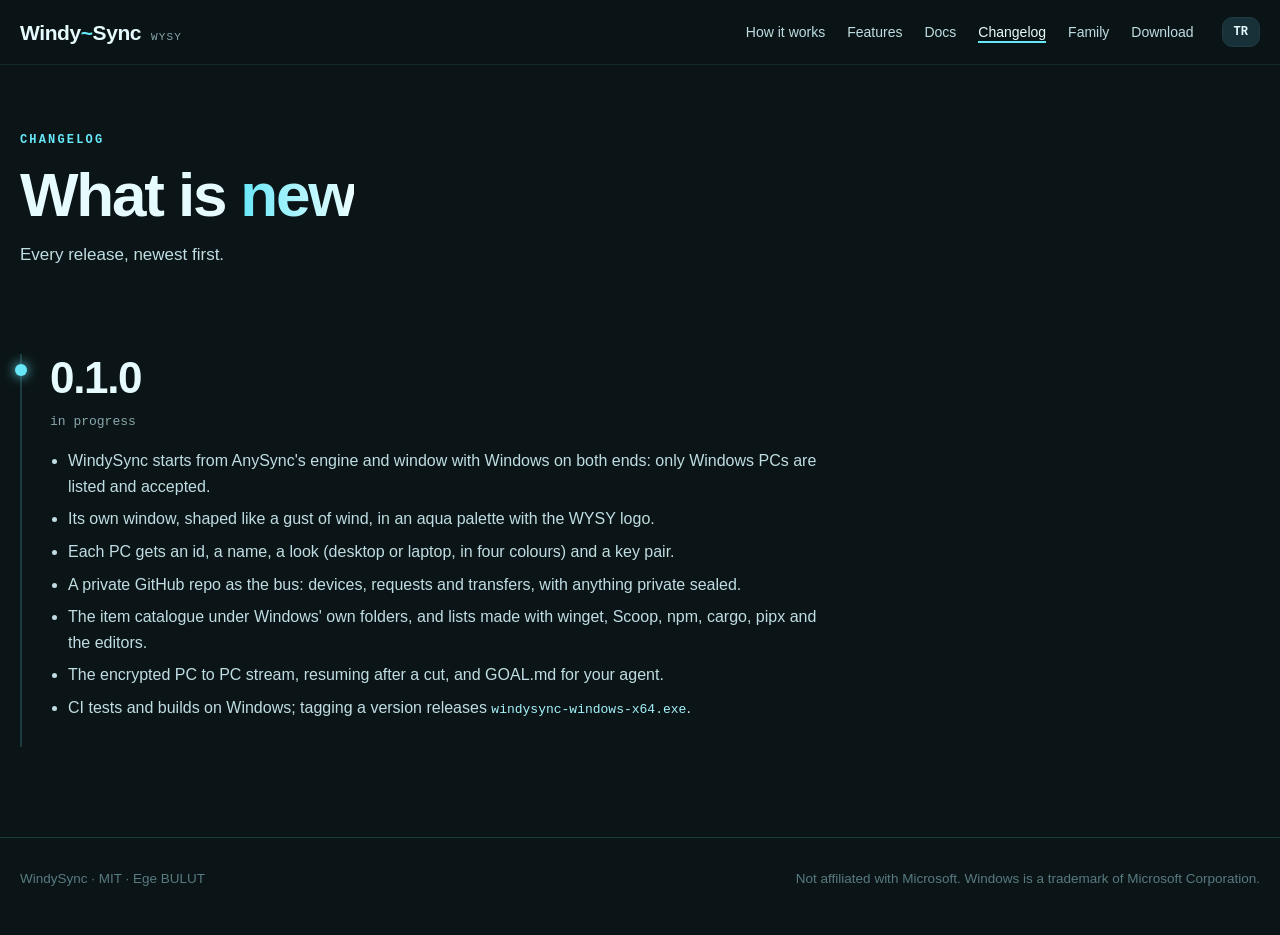
==== site/changelog/index.html @ 026438a8 "Site: WindySync site with the app renders, EN and TR Landing, features, docs, changelog and download" ====
<!doctype html>
<html lang="en">
<head>
<meta charset="utf-8">
<meta name="viewport" content="width=device-width, initial-scale=1">
<title>Changelog · WindySync</title>
<meta name="description" content="Every WindySync release and what changed, newest first.">
<link rel="canonical" href="https://windysync.vercel.app/changelog/">
<meta property="og:type" content="website">
<meta property="og:site_name" content="WindySync">
<meta property="og:url" content="https://windysync.vercel.app/changelog/">
<meta property="og:title" content="Changelog · WindySync">
<meta property="og:description" content="Every WindySync release and what changed, newest first.">
<meta property="og:image" content="https://windysync.vercel.app/og.png">
<meta property="og:image:width" content="1200">
<meta property="og:image:height" content="630">
<meta property="og:locale" content="en_US">
<meta name="twitter:card" content="summary_large_image">
<meta name="twitter:title" content="Changelog · WindySync">
<meta name="twitter:description" content="Every WindySync release and what changed, newest first.">
<meta name="twitter:image" content="https://windysync.vercel.app/og.png">
<meta name="theme-color" content="#0b1517">
<link rel="alternate" hreflang="en" href="https://windysync.vercel.app/changelog/">
<link rel="alternate" hreflang="tr" href="https://windysync.vercel.app/tr/changelog/">
<link rel="alternate" hreflang="x-default" href="https://windysync.vercel.app/changelog/">
<link rel="icon" href="data:image/svg+xml,%3Csvg xmlns='http://www.w3.org/2000/svg' viewBox='0 0 32 32'%3E%3Crect width='32' height='32' rx='8' fill='%230b1517'/%3E%3Cpath d='M5 13H20C25 13 26 7 22 6.5C19 6 18 10 21 10.5' fill='none' stroke='%2367e8f9' stroke-width='3' stroke-linecap='round'/%3E%3Cpath d='M5 21H25' stroke='%23ecfeff' stroke-width='3' stroke-linecap='round'/%3E%3C/svg%3E">
<link rel="stylesheet" href="../site.css">
</head>
<body>

<nav>
  <div class="wrap">
    <a class="brand" href="../"><span>Windy<b>~</b>Sync</span> <small>WYSY</small></a>
    <div class="links">
      <a href="../#how" class="opt">How it works</a>
      <a href="../features/">Features</a>
      <a href="../docs/">Docs</a>
      <a href="../changelog/" class="opt on">Changelog</a>
      <a href="../#family" class="opt">Family</a>
      <a href="../download/">Download</a>
    </div>
    <a class="btn lang" id="lang" href="../tr/changelog/" hreflang="tr" aria-label="Türkçe">TR</a>
  </div>
</nav>

<header class="page-head">
  <div class="wrap">
    <span class="caps">Changelog</span>
    <h1>What is <em>new</em></h1>
    <p class="sub">Every release, newest first.</p>
  </div>
</header>

<section>
  <div class="wrap">
    <div class="release reveal">
      <h2>0.1.0</h2>
      <span class="date">in progress</span>
      <ul><li>WindySync starts from AnySync's engine and window with Windows on both ends: only Windows PCs are listed and accepted.</li><li>Its own window, shaped like a gust of wind, in an aqua palette with the WYSY logo.</li><li>Each PC gets an id, a name, a look (desktop or laptop, in four colours) and a key pair.</li><li>A private GitHub repo as the bus: devices, requests and transfers, with anything private sealed.</li><li>The item catalogue under Windows' own folders, and lists made with winget, Scoop, npm, cargo, pipx and the editors.</li><li>The encrypted PC to PC stream, resuming after a cut, and GOAL.md for your agent.</li><li>CI tests and builds on Windows; tagging a version releases <code>windysync-windows-x64.exe</code>.</li></ul>
    </div>
  </div>
</section>

<footer>
  <div class="wrap">
    <span>WindySync · MIT · Ege BULUT</span>
    <span>Not affiliated with Microsoft. Windows is a trademark of Microsoft Corporation.</span>
  </div>
</footer>

<script src="../site.js"></script>
</body>
</html>
---- site/site.css ----
:root {
  --bg: #0b1517; --bg2: #0f1d21; --panel: #122429; --panel2: #183139; --edge: #1d3a40; --violet: #2f7480; --lilac: #a5f3fc; --red: #0e7490; --red2: #67e8f9; --a3: #ecfeff; --on-red: #ffffff; --ink: #e6fbfd; --soft: #bfdde2; --muted: #89a7ac; --dim: #587a80; --ok: #5eead4; --warn: #fda4af;
  --mono: ui-monospace, "SF Mono", "JetBrains Mono", "Cascadia Mono", Menlo, Consolas, monospace;
  --sans: Inter, ui-sans-serif, -apple-system, BlinkMacSystemFont, "Segoe UI", Roboto, Helvetica, Arial, sans-serif;
  --wrap: min(1240px, calc(100vw - 32px));
}
* { box-sizing: border-box; }
html { scroll-behavior: smooth; }
body { margin: 0; background: var(--bg); color: var(--ink); font: 16px/1.6 var(--sans); overflow-x: hidden; }
a { color: inherit; }
img { height: auto; }
.wrap { width: var(--wrap); margin: 0 auto; }
.caps { font: 700 12px/1 var(--mono); letter-spacing: .18em; text-transform: uppercase; color: var(--red2); }

/* nav */
nav { position: sticky; top: 0; z-index: 20; backdrop-filter: blur(14px); background: color-mix(in srgb, var(--bg) 74%, transparent); border-bottom: 1px solid color-mix(in srgb, var(--edge) 60%, transparent); }
nav .wrap { display: flex; align-items: center; gap: 28px; height: 64px; }
.brand { font: 800 21px/1 var(--sans); text-decoration: none; letter-spacing: -.02em; display: flex; align-items: baseline; gap: 10px; flex: none; }
.brand b { color: var(--red2); font-weight: 800; }
.brand small { font: 500 11px var(--mono); color: var(--muted); letter-spacing: .1em; }
nav .links { display: flex; gap: 22px; margin-left: auto; font-size: 14px; color: var(--soft); min-width: 0; overflow-x: auto; white-space: nowrap; scrollbar-width: none; }
nav .links::-webkit-scrollbar { display: none; }
nav .links a { text-decoration: none; }
nav .links a:hover { color: var(--ink); }
nav .links a.on { color: var(--ink); box-shadow: inset 0 -2px 0 var(--red2); }
.btn { display: inline-flex; align-items: center; gap: 8px; padding: 10px 16px; border-radius: 10px; font: 600 14px var(--sans); text-decoration: none; border: 1px solid var(--edge); background: var(--panel2); color: var(--ink); cursor: pointer; transition: background .2s, transform .2s; }
.btn:hover { background: var(--edge); transform: translateY(-1px); }
.btn.red { background: var(--red); border-color: var(--red); color: var(--on-red); }
.btn.red:hover { background: var(--red2); border-color: var(--red2); }
.lang { padding: 7px 11px; font: 700 12px var(--mono); flex: none; }

/* hero */
.hero { position: relative; padding: 56px 0 40px; overflow: hidden; }
.hero svg.bg { position: absolute; inset: 0; width: 100%; height: 100%; pointer-events: none; }
@keyframes flow { from { stroke-dashoffset: 2600; } to { stroke-dashoffset: 0; } }
.hero::after { content: ""; position: absolute; inset: 0; pointer-events: none; background: linear-gradient(90deg, color-mix(in srgb, var(--bg) 78%, transparent), color-mix(in srgb, var(--bg) 45%, transparent) 42%, transparent 66%); }
.hero-grid { position: relative; z-index: 1; display: grid; grid-template-columns: 1.05fr 1fr; gap: 40px; align-items: center; }
.logo { width: 100%; max-width: 640px; display: block; filter: drop-shadow(0 30px 60px color-mix(in srgb, var(--red) 22%, transparent)); border-radius: 20px; }
h1 { font: 800 clamp(36px, 5vw, 62px)/1.04 var(--sans); letter-spacing: -.035em; margin: 34px 0 18px; }
h1 em, h2 em { font-style: normal; background: linear-gradient(90deg, var(--red2), var(--a3), var(--red2)) 0 0 / 200% 100%; -webkit-background-clip: text; background-clip: text; color: transparent; animation: shift 6s linear infinite; }
@keyframes shift { to { background-position: -200% 0; } }
.lead { font-size: 18px; color: var(--soft); max-width: 560px; margin: 0 0 28px; }
.cta { display: flex; gap: 12px; flex-wrap: wrap; }
.shot { position: relative; transform: perspective(1400px) rotateY(-9deg) rotateX(4deg); animation: float 7s ease-in-out infinite; }
.shot img { width: 118%; max-width: none; margin-left: -6%; display: block; filter: drop-shadow(0 40px 70px rgba(0, 0, 0, .55)); }
@keyframes float { 0%, 100% { transform: perspective(1400px) rotateY(-9deg) rotateX(4deg) translateY(0); } 50% { transform: perspective(1400px) rotateY(-7deg) rotateX(3deg) translateY(-12px); } }
.ticker { margin-top: 30px; display: flex; gap: 22px; flex-wrap: wrap; font: 500 12px var(--mono); color: var(--dim); letter-spacing: .08em; }
.ticker b { color: var(--ok); font-weight: 700; }

/* sections */
section { padding: 90px 0; position: relative; }
section.tight { padding-top: 0; }
h2 { font: 800 clamp(30px, 3.6vw, 44px)/1.1 var(--sans); letter-spacing: -.03em; margin: 12px 0 14px; }
.sub { color: var(--soft); max-width: 680px; margin: 0 0 40px; font-size: 17px; }
.sub code, .lead code { font: 500 .88em var(--mono); color: var(--lilac); }
.divider { display: block; width: 100%; height: 70px; }
.divider path { fill: none; stroke: var(--edge); stroke-width: 1.5; stroke-linejoin: round; }
.divider .run { stroke: var(--red2); stroke-width: 2.5; stroke-dasharray: 140 3000; animation: flow 5s linear infinite; }

/* diagrams */
.stage { background: linear-gradient(180deg, var(--bg2), var(--bg)); border: 1px solid var(--edge); border-radius: 28px; padding: 28px; position: relative; overflow: hidden; }
.stage + .stage { margin-top: 26px; }
.stage-head { display: flex; align-items: baseline; gap: 14px; margin-bottom: 8px; flex-wrap: wrap; }
.stage-head h3 { font: 700 21px var(--sans); margin: 0; letter-spacing: -.01em; }
.stage-head p { margin: 0; color: var(--muted); font-size: 15px; }
.stage svg { width: 100%; height: auto; display: block; }
.node rect { fill: var(--panel); stroke: var(--edge); stroke-width: 1.5; }
.node .t { fill: var(--ink); font: 600 15px var(--sans); }
.node .s { fill: var(--muted); font: 500 12px var(--mono); }
.node.repo rect { fill: color-mix(in srgb, var(--red) 14%, var(--bg)); stroke: var(--red); stroke-width: 2; }
.node .scr { fill: var(--bg); stroke: var(--edge); stroke-width: 1.5; }
.node .ink { fill: none; stroke: var(--lilac); stroke-width: 2; stroke-linecap: round; stroke-linejoin: round; }
.wire { fill: none; stroke: var(--edge); stroke-width: 2; }
.wire.hot { stroke: url(#wireGrad); stroke-width: 2.5; stroke-dasharray: 8 10; animation: dash 1.2s linear infinite; }
@keyframes dash { to { stroke-dashoffset: -36; } }
.pkt { fill: var(--red2); filter: drop-shadow(0 0 6px var(--red2)); }
.pkt.v { fill: var(--a3); filter: drop-shadow(0 0 6px var(--a3)); }
.folder { font: 500 12.5px var(--mono); fill: var(--soft); }
.folder.on { animation: blink 3s ease-in-out infinite; }
@keyframes blink { 0%, 100% { fill: var(--soft); } 12% { fill: var(--red2); } 30% { fill: var(--soft); } }

/* steps */
.steps { display: grid; grid-template-columns: repeat(5, 1fr); gap: 14px; margin-top: 46px; position: relative; }
.step { background: var(--panel); border: 1px solid var(--edge); border-radius: 16px; padding: 16px; position: relative; z-index: 1; animation: lit 10s infinite; }
.step:nth-child(2) { animation-delay: 0s; } .step:nth-child(3) { animation-delay: 2s; } .step:nth-child(4) { animation-delay: 4s; } .step:nth-child(5) { animation-delay: 6s; } .step:nth-child(6) { animation-delay: 8s; }
@keyframes lit { 0%, 18% { z-index: 3; border-color: var(--red); box-shadow: 0 0 0 1px var(--red), 0 14px 40px color-mix(in srgb, var(--red) 28%, transparent); transform: translateY(-4px); } 24%, 100% { z-index: 1; border-color: var(--edge); box-shadow: none; transform: none; } }
.step .n { font: 700 12px var(--mono); color: var(--red2); letter-spacing: .12em; }
.step h4 { margin: 8px 0 6px; font: 700 16px var(--sans); }
.step p { margin: 0; color: var(--muted); font-size: 13.5px; line-height: 1.5; }
.step .ic { width: 36px; height: 36px; border-radius: 10px; background: var(--panel2); display: grid; place-items: center; margin-bottom: 10px; }
.step .ic svg { width: 20px; height: 20px; stroke: var(--lilac); fill: none; stroke-width: 1.8; stroke-linecap: round; stroke-linejoin: round; }
.rail { position: absolute; left: 0; right: 0; top: -36px; height: 28px; z-index: 4; pointer-events: none; }
.rail svg { width: 100%; height: 28px; display: block; overflow: visible; }
.rail path { vector-effect: non-scaling-stroke; }

/* where things land */
.land { overflow-x: auto; border: 1px solid var(--edge); border-radius: 18px; margin-top: 18px; background: var(--bg); }
.land table { border-collapse: collapse; width: 100%; min-width: 760px; font-size: 14px; }
.land th, .land td { text-align: left; padding: 11px 16px; border-bottom: 1px solid var(--edge); vertical-align: top; }
.land th { font: 700 11.5px var(--mono); letter-spacing: .14em; text-transform: uppercase; color: var(--muted); background: var(--panel); }
.land tr:last-child td { border-bottom: 0; }
.land.fit table { min-width: 0; }
.land.fit td:first-child { white-space: normal; }
.land td:first-child { color: var(--ink); font-weight: 600; white-space: nowrap; }
.land code { font: 500 12.5px var(--mono); color: var(--lilac); overflow-wrap: anywhere; }
.land tbody tr { animation: row 8s infinite; }
.land tbody tr:nth-child(2) { animation-delay: 1.6s; } .land tbody tr:nth-child(3) { animation-delay: 3.2s; } .land tbody tr:nth-child(4) { animation-delay: 4.8s; } .land tbody tr:nth-child(5) { animation-delay: 6.4s; }
@keyframes row { 0%, 14% { background: color-mix(in srgb, var(--red) 12%, transparent); } 22%, 100% { background: transparent; } }

/* features */
.grid { display: grid; grid-template-columns: repeat(3, 1fr); gap: 16px; }
.card { background: var(--bg2); border: 1px solid var(--edge); border-radius: 20px; padding: 22px; position: relative; overflow: hidden; transition: border-color .25s, transform .25s; }
.card:hover { border-color: var(--violet); transform: translateY(-3px); }
.card::after { content: ""; position: absolute; right: -40px; top: -40px; width: 120px; height: 120px; border-radius: 50%; background: radial-gradient(circle, color-mix(in srgb, var(--red) 22%, transparent), transparent 70%); }
.card h3 { margin: 0 0 8px; font: 700 18px var(--sans); }
.card p { margin: 0; color: var(--muted); font-size: 14.5px; }
.card .k { font: 700 11px var(--mono); color: var(--lilac); letter-spacing: .14em; display: block; margin-bottom: 12px; }

/* gallery */
.gallery { display: grid; grid-template-columns: 1fr 1fr; gap: 18px; }
.gallery figure { margin: 0; background: radial-gradient(ellipse at 50% 40%, color-mix(in srgb, var(--red) 16%, var(--bg)), var(--bg) 70%); border: 1px solid var(--edge); border-radius: 22px; padding: 16px 6px 12px; }
.gallery img { width: 100%; display: block; }
.gallery figcaption { text-align: center; color: var(--muted); font-size: 14px; margin-top: 4px; padding: 0 10px; }

/* moves / stays, repo tree */
.split { display: grid; grid-template-columns: 1fr 1fr; gap: 26px; align-items: start; }
.cols { display: grid; grid-template-columns: 1fr 1fr; gap: 18px; }
.box { background: var(--bg2); border: 1px solid var(--edge); border-radius: 20px; padding: 22px 24px; }
.box h3 { margin: 0 0 10px; font: 700 18px var(--sans); }
.box ul { margin: 0; padding-left: 18px; color: var(--muted); font-size: 14.5px; }
.box li { margin: 7px 0; }
.box li strong { color: var(--ink); font-weight: 600; }
.box code { font: 500 13px var(--mono); color: var(--lilac); overflow-wrap: anywhere; }
.box.yes h3 { color: var(--ok); }
.box.no h3 { color: var(--warn); }
pre.tree { margin: 0; background: var(--bg2); border: 1px solid var(--edge); border-radius: 20px; padding: 22px; font: 500 13.5px/1.75 var(--mono); color: var(--soft); overflow-x: auto; }
pre.tree .c { color: var(--dim); }
pre.tree .r { color: var(--red2); }

/* download */
.dl { display: grid; grid-template-columns: repeat(auto-fit, minmax(220px, 1fr)); gap: 14px; }
.os { background: var(--bg2); border: 1px solid var(--edge); border-radius: 18px; padding: 20px; text-decoration: none; display: flex; flex-direction: column; gap: 6px; transition: border-color .2s, transform .2s; }
.os:hover { border-color: var(--red); transform: translateY(-3px); }
.os b { font: 700 17px var(--sans); }
.os span { color: var(--muted); font: 500 12.5px var(--mono); }
.os i { font-style: normal; color: var(--red2); font: 700 13px var(--sans); margin-top: 8px; }
.note { color: var(--muted); font-size: 14px; margin-top: 18px; max-width: 820px; }
.note code { font: 500 13px var(--mono); color: var(--lilac); }
footer { border-top: 1px solid var(--edge); padding: 30px 0 46px; color: var(--dim); font-size: 13.5px; }
footer .wrap { display: flex; gap: 20px; flex-wrap: wrap; justify-content: space-between; }

/* pages */
.page-head { padding: 60px 0 0; position: relative; }
.page-head h1 { margin: 12px 0 14px; }
.page-head + section { padding-top: 46px; }
.more { display: inline-block; margin-top: 26px; color: var(--red2); font-weight: 600; text-decoration: none; }
.more:hover { text-decoration: underline; }

/* feature rows */
.frow { display: grid; grid-template-columns: 1fr 1.2fr; gap: 40px; align-items: center; padding: 34px 0; border-bottom: 1px solid color-mix(in srgb, var(--edge) 50%, transparent); }
.frow:nth-child(even) > img { order: -1; }
.frow h3 { font: 800 26px/1.2 var(--sans); letter-spacing: -.02em; margin: 8px 0 10px; }
.frow p { color: var(--soft); margin: 0; }
.frow p code { font: 500 13.5px var(--mono); color: var(--lilac); }
.frow img { width: 100%; display: block; }

/* docs */
.doc { display: grid; grid-template-columns: 210px 1fr; gap: 44px; align-items: start; }
.toc { position: sticky; top: 90px; }
.toc-list { display: flex; flex-direction: column; gap: 9px; font-size: 14px; }
.toc a { color: var(--muted); text-decoration: none; }
.toc a:hover { color: var(--ink); }
.prose { max-width: 800px; color: var(--soft); min-width: 0; }
.prose h2 { color: var(--ink); font-size: 28px; margin: 50px 0 12px; scroll-margin-top: 84px; }
.prose h2:first-child { margin-top: 0; }
.prose h3 { color: var(--ink); font: 700 18px var(--sans); margin: 26px 0 8px; }
.prose code { font: 500 13.5px var(--mono); color: var(--lilac); overflow-wrap: anywhere; }
.prose pre { background: var(--bg2); border: 1px solid var(--edge); border-radius: 14px; padding: 16px 18px; overflow-x: auto; font: 500 13.5px/1.7 var(--mono); color: var(--soft); }
.prose pre code { color: inherit; overflow-wrap: normal; }
.prose table { border-collapse: collapse; width: 100%; font-size: 14.5px; }
.prose td, .prose th { border-bottom: 1px solid var(--edge); padding: 9px 10px; text-align: left; vertical-align: top; }
.prose th { color: var(--ink); }
.prose a { color: var(--red2); }
.prose li { margin: 5px 0; }

/* changelog */
.release { border-left: 2px solid var(--edge); padding: 0 0 10px 28px; position: relative; max-width: 820px; }
.release + .release { margin-top: 30px; }
.release::before { content: ""; position: absolute; left: -7px; top: 10px; width: 12px; height: 12px; border-radius: 50%; background: var(--red2); box-shadow: 0 0 12px var(--red2); }
.release h2 { margin: 0 0 4px; }
.release .date { font: 500 13px var(--mono); color: var(--muted); }
.release ul { color: var(--soft); padding-left: 18px; }
.release li { margin: 7px 0; }
.release code { font: 500 13px var(--mono); color: var(--lilac); }

.hero-grid > *, .split > *, .cols > *, .grid > *, .gallery > *, .frow > *, .doc > * { min-width: 0; }
.reveal { opacity: 0; transform: translateY(26px); transition: opacity .8s ease, transform .8s ease; }
.reveal.in { opacity: 1; transform: none; }

@media (max-width: 980px) {
  .hero::after { background: color-mix(in srgb, var(--bg) 55%, transparent); }
  .hero-grid, .split, .cols, .frow, .doc { grid-template-columns: 1fr; }
  .shot img { width: 100%; margin: 0; }
  .grid, .steps { grid-template-columns: 1fr 1fr; }
  nav .links a.opt { display: none; }
  .frow:nth-child(even) > img { order: 0; }
  .toc { position: static; }
  .toc-list { flex-direction: row; flex-wrap: wrap; gap: 8px 16px; }
}
@media (max-width: 620px) {
  .grid, .gallery, .steps { grid-template-columns: 1fr; }
  .stage { padding: 18px; border-radius: 20px; }
  section { padding: 60px 0; }
  nav .wrap { gap: 14px; }
  nav .links { gap: 14px; }
  .brand small { display: none; }
  .rail { display: none; }
  .prose table { display: block; overflow-x: auto; }
}
@media (prefers-reduced-motion: reduce) {
  *, *::before, *::after { animation: none !important; transition: none !important; }
  .reveal { opacity: 1; transform: none; }
}

/* WindySync's shape: wind bands, and gusts that run along them and curl at the end */
.w-band { opacity: .6; }
.wo { fill: none; stroke: var(--edge); stroke-width: 124; stroke-linecap: round; }
.wf { fill: none; stroke: var(--bg2); stroke-width: 120; stroke-linecap: round; }
.wl { fill: none; stroke-linecap: round; stroke-linejoin: round; }
.wl.base { stroke: color-mix(in srgb, var(--red2) 26%, transparent); stroke-width: 1.4; }
.wl.a { stroke: var(--red2); stroke-width: 3; stroke-dasharray: 320 2400; animation: flow 3.8s cubic-bezier(.5, 0, .3, 1) infinite; }
.wl.b { stroke: var(--a3); stroke-width: 2.2; stroke-dasharray: 220 2400; animation: flow 4.6s cubic-bezier(.5, 0, .3, 1) infinite; animation-delay: -1.2s; }
.wl.c { stroke: var(--lilac); stroke-width: 2.6; stroke-dasharray: 280 2400; animation: flow 4.2s cubic-bezier(.5, 0, .3, 1) infinite; animation-delay: -2.6s; }
.wl.d { stroke: var(--red2); stroke-width: 1.4; stroke-dasharray: 90 1400; animation: flow 2.6s linear infinite; opacity: .6; }

/* family: one card per *ySync app, each in its own colours with its own line */
.fam { display: grid; grid-template-columns: repeat(auto-fit, minmax(168px, 1fr)); gap: 14px; }
.fm { position: relative; display: flex; flex-direction: column; gap: 4px; min-width: 0; padding: 18px 18px 64px; border-radius: 20px; text-decoration: none; color: #eef2f7; background: linear-gradient(160deg, color-mix(in srgb, var(--fa) 16%, var(--fbg)), var(--fbg) 62%); border: 1px solid var(--fe); overflow: hidden; transition: transform .25s, border-color .25s, box-shadow .25s; }
.fm:hover { transform: translateY(-4px); border-color: var(--fa); box-shadow: 0 18px 40px -20px var(--fa); }
.fm.here { border-color: var(--fa); box-shadow: inset 0 0 0 1px var(--fa); }
.fm svg { position: absolute; left: 0; bottom: 8px; width: 100%; height: 46px; overflow: visible; }
.fm .fb { fill: none; stroke: var(--fe); stroke-width: 2; vector-effect: non-scaling-stroke; }
.fm .fr { fill: none; stroke: var(--fa); stroke-width: 2.5; stroke-linecap: round; stroke-linejoin: round; vector-effect: non-scaling-stroke; stroke-dasharray: 50 700; animation: famflow 3.4s linear infinite; }
@keyframes famflow { from { stroke-dashoffset: 750; } to { stroke-dashoffset: 0; } }
.fm .fk { font: 700 11px ui-monospace, Menlo, Consolas, monospace; letter-spacing: .16em; color: var(--fa); }
.fm b { font: 800 21px/1.15 Inter, ui-sans-serif, -apple-system, "Segoe UI", Roboto, sans-serif; letter-spacing: -.02em; }
.fm b i { font-style: normal; color: var(--fa); }
.fm .fl { color: #b9c1cc; font-size: 14px; line-height: 1.4; }
.fm .fh { position: absolute; top: 15px; right: 14px; font: 700 10px ui-monospace, Menlo, Consolas, monospace; letter-spacing: .1em; text-transform: uppercase; color: var(--fbg); background: var(--fa); padding: 3px 7px; border-radius: 6px; }
@media (prefers-reduced-motion: reduce) { .fm .fr { animation: none; } }
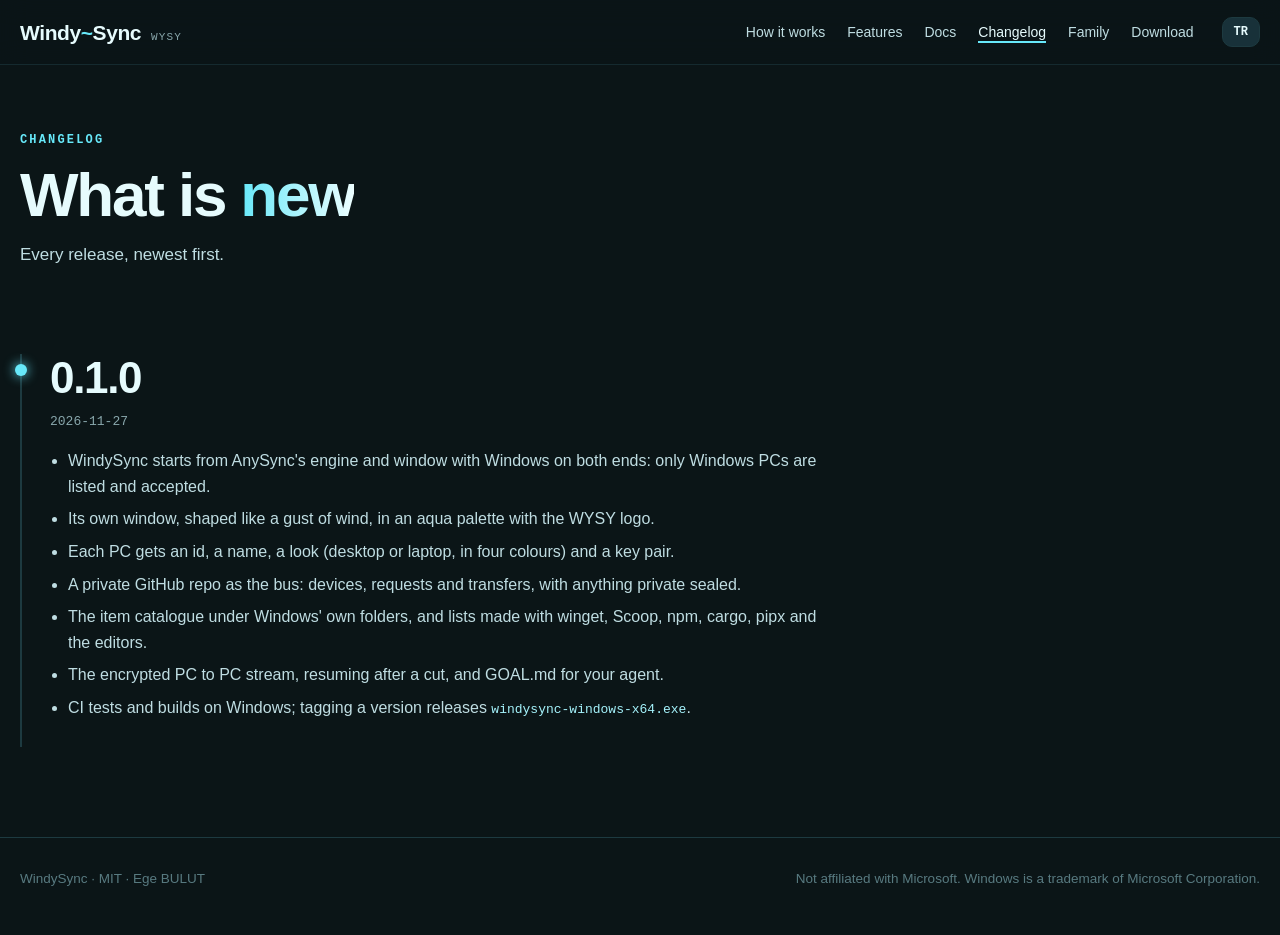
==== commit d2adfa51: "Site: 0.1.0 is out; the download text, docs and changelog say so" ====
--- a/site/changelog/index.html
+++ b/site/changelog/index.html
@@ -55,7 +55,7 @@
   <div class="wrap">
     <div class="release reveal">
       <h2>0.1.0</h2>
-      <span class="date">in progress</span>
+      <span class="date">2026-11-27</span>
       <ul><li>WindySync starts from AnySync's engine and window with Windows on both ends: only Windows PCs are listed and accepted.</li><li>Its own window, shaped like a gust of wind, in an aqua palette with the WYSY logo.</li><li>Each PC gets an id, a name, a look (desktop or laptop, in four colours) and a key pair.</li><li>A private GitHub repo as the bus: devices, requests and transfers, with anything private sealed.</li><li>The item catalogue under Windows' own folders, and lists made with winget, Scoop, npm, cargo, pipx and the editors.</li><li>The encrypted PC to PC stream, resuming after a cut, and GOAL.md for your agent.</li><li>CI tests and builds on Windows; tagging a version releases <code>windysync-windows-x64.exe</code>.</li></ul>
     </div>
   </div>
